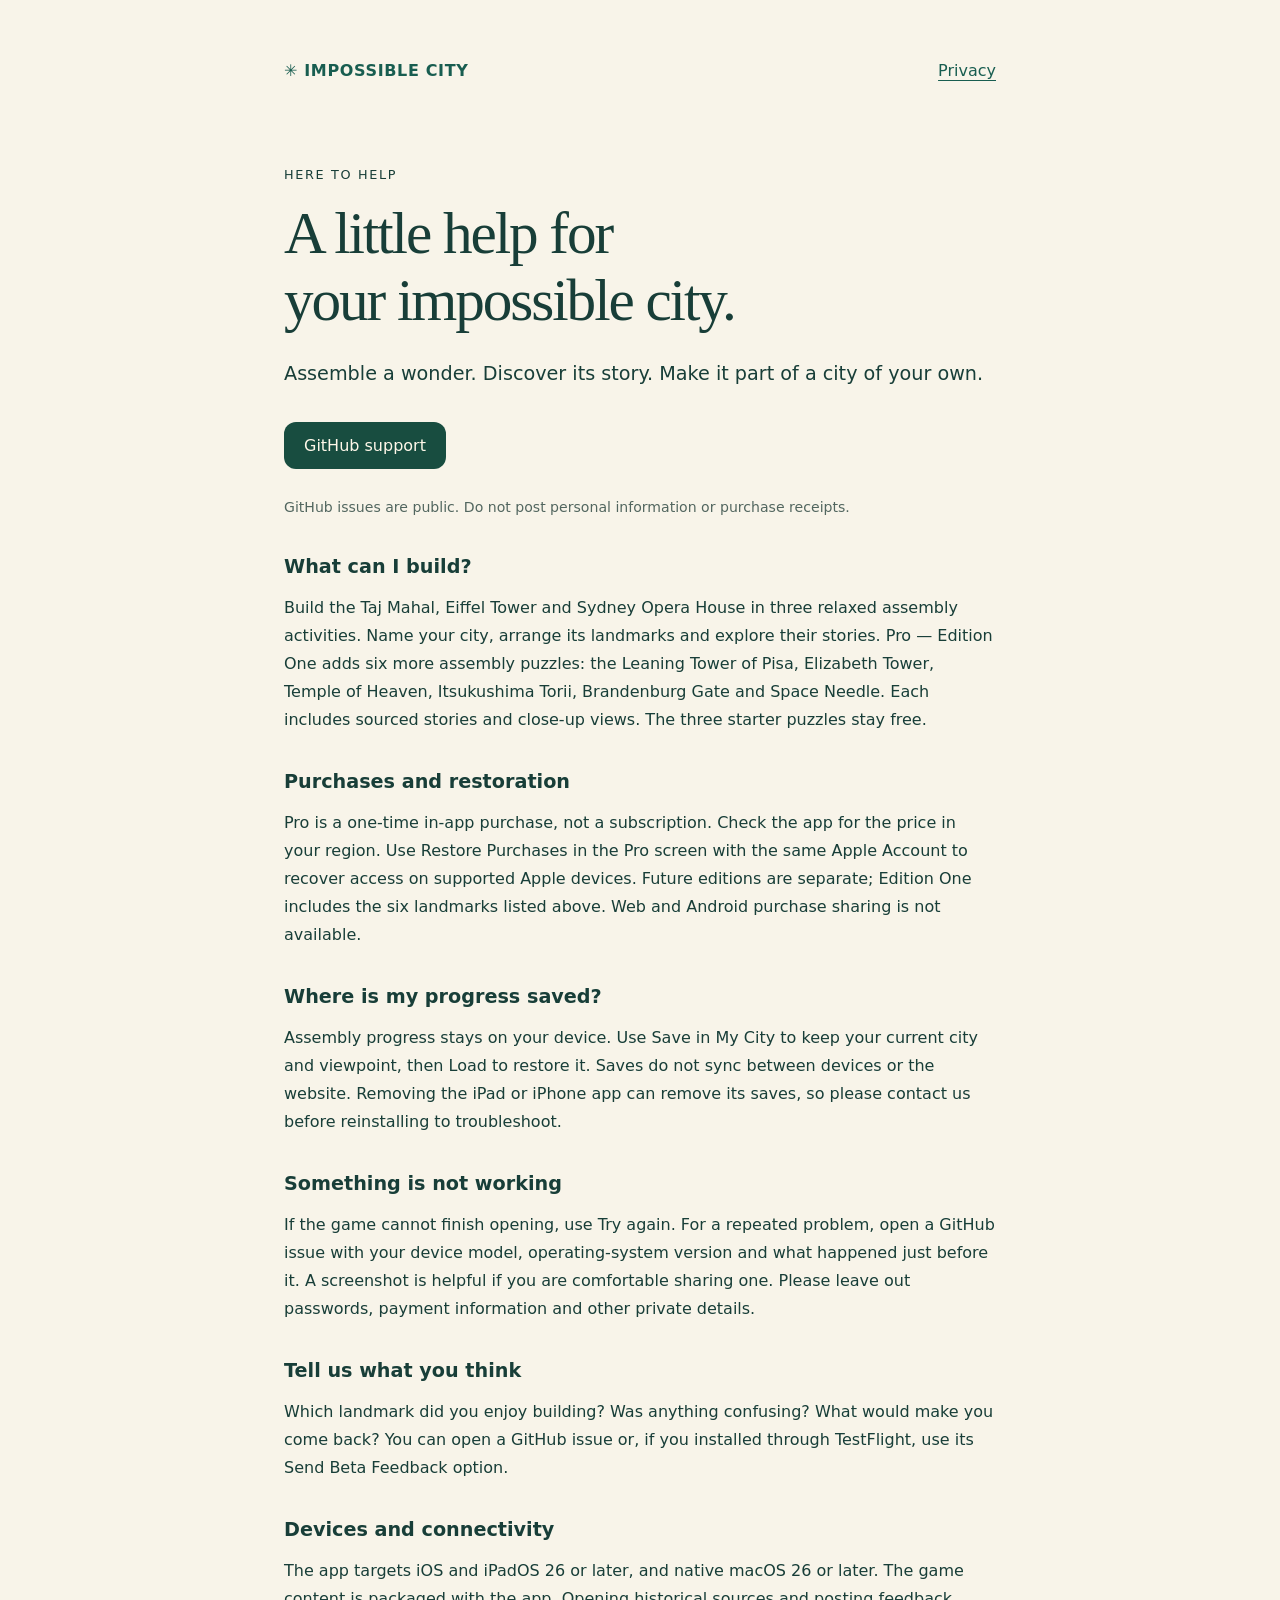
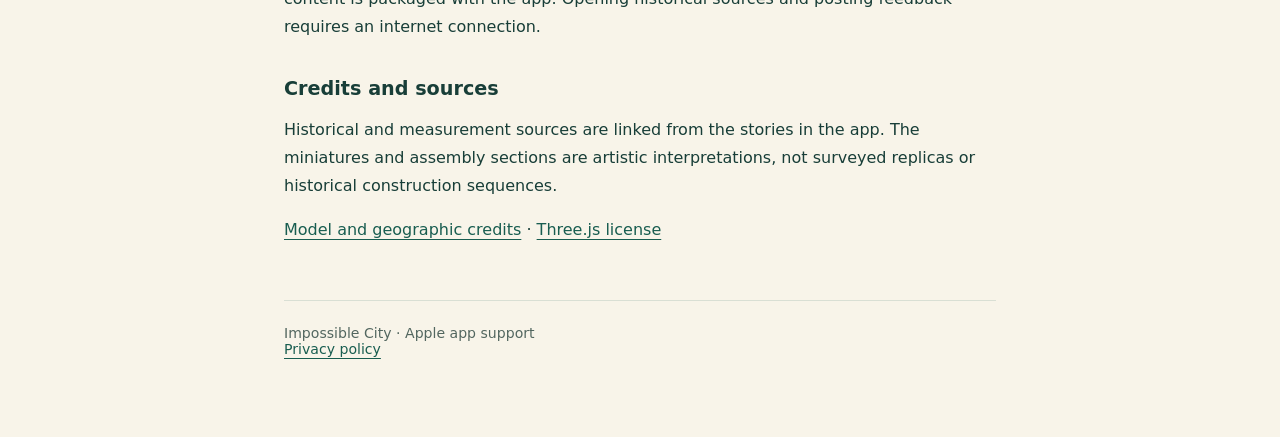
==== support/index.html @ a29caa6d "Create Impossible City product and support page" ====
<!doctype html>
<html lang="en"><head><meta charset="utf-8"><meta name="viewport" content="width=device-width,initial-scale=1"><title>Impossible City — Support</title><link rel="stylesheet" href="styles.css"></head>
<body><main><nav aria-label="Main"><a class="brand" href="index.html">✳ IMPOSSIBLE CITY</a><a href="privacy.html">Privacy</a></nav>
<p class="eyebrow">Here to help</p><h1>A little help for<br>your impossible city.</h1>
<p class="intro">Assemble a wonder. Discover its story. Make it part of a city of your own.</p>
<a class="contact" href="https://github.com/pstarwars2026/impossible-city/issues/new/choose">GitHub support</a>
<p class="note">GitHub issues are public. Do not post personal information or purchase receipts.</p>
<h2>What can I build?</h2>
<p>Build the Taj Mahal, Eiffel Tower and Sydney Opera House in three relaxed assembly activities. Name your city, arrange its landmarks and explore their stories. Pro — Edition One adds six more assembly puzzles: the Leaning Tower of Pisa, Elizabeth Tower, Temple of Heaven, Itsukushima Torii, Brandenburg Gate and Space Needle. Each includes sourced stories and close-up views. The three starter puzzles stay free.</p>
<h2>Purchases and restoration</h2><p>Pro is a one-time in-app purchase, not a subscription. Check the app for the price in your region. Use Restore Purchases in the Pro screen with the same Apple Account to recover access on supported Apple devices. Future editions are separate; Edition One includes the six landmarks listed above. Web and Android purchase sharing is not available.</p><h2>Where is my progress saved?</h2>
<p>Assembly progress stays on your device. Use Save in My City to keep your current city and viewpoint, then Load to restore it. Saves do not sync between devices or the website. Removing the iPad or iPhone app can remove its saves, so please contact us before reinstalling to troubleshoot.</p>
<h2>Something is not working</h2>
<p>If the game cannot finish opening, use Try again. For a repeated problem, open a GitHub issue with your device model, operating-system version and what happened just before it. A screenshot is helpful if you are comfortable sharing one. Please leave out passwords, payment information and other private details.</p>
<h2>Tell us what you think</h2>
<p>Which landmark did you enjoy building? Was anything confusing? What would make you come back? You can open a GitHub issue or, if you installed through TestFlight, use its Send Beta Feedback option.</p>
<h2>Devices and connectivity</h2>
<p>The app targets iOS and iPadOS 26 or later, and native macOS 26 or later. The game content is packaged with the app. Opening historical sources and posting feedback requires an internet connection.</p>
<h2>Credits and sources</h2><p>Historical and measurement sources are linked from the stories in the app. The miniatures and assembly sections are artistic interpretations, not surveyed replicas or historical construction sequences.</p><p><a href="credits.html">Model and geographic credits</a> · <a href="licenses/three-MIT.txt">Three.js license</a></p><footer>Impossible City · Apple app support<br><a href="privacy.html">Privacy policy</a></footer></main></body></html>
---- support/styles.css ----
:root { color-scheme: light; font-family: ui-sans-serif, system-ui, sans-serif; color:#183e38; background:#f8f4e9; }
* { box-sizing:border-box; }
body { margin:0; }
main { max-width:760px; margin:auto; padding:48px 24px 80px; }
nav { display:flex; gap:20px; flex-wrap:wrap; margin-bottom:72px; }
nav a { min-height:44px; display:inline-flex; align-items:center; }
a { color:#185d50; text-underline-offset:4px; overflow-wrap:anywhere; }
a:focus-visible { outline:3px solid #b2652b; outline-offset:5px; }
.brand { font-weight:750; letter-spacing:.04em; text-decoration:none; margin-right:auto; }
.eyebrow { font-size:.8rem; letter-spacing:.13em; text-transform:uppercase; }
h1 { font:500 clamp(2.3rem,7vw,3.7rem)/1.12 Georgia,serif; letter-spacing:-.035em; margin:14px 0 24px; }
h2 { font-size:1.2rem; margin-top:36px; }
p,li { line-height:1.75; }
.intro { font-size:1.2rem; }
.contact { display:inline-block; padding:14px 20px; border-radius:12px; background:#184d40; color:#fff8e9; text-decoration:none; margin:12px 0; }
.note,footer { font-size:.88rem; color:#52665f; }
footer { margin-top:56px; border-top:1px solid #d9dfd4; padding-top:24px; }
@media(max-width:480px) { nav { margin-bottom:42px; } main { padding-top:24px; } }
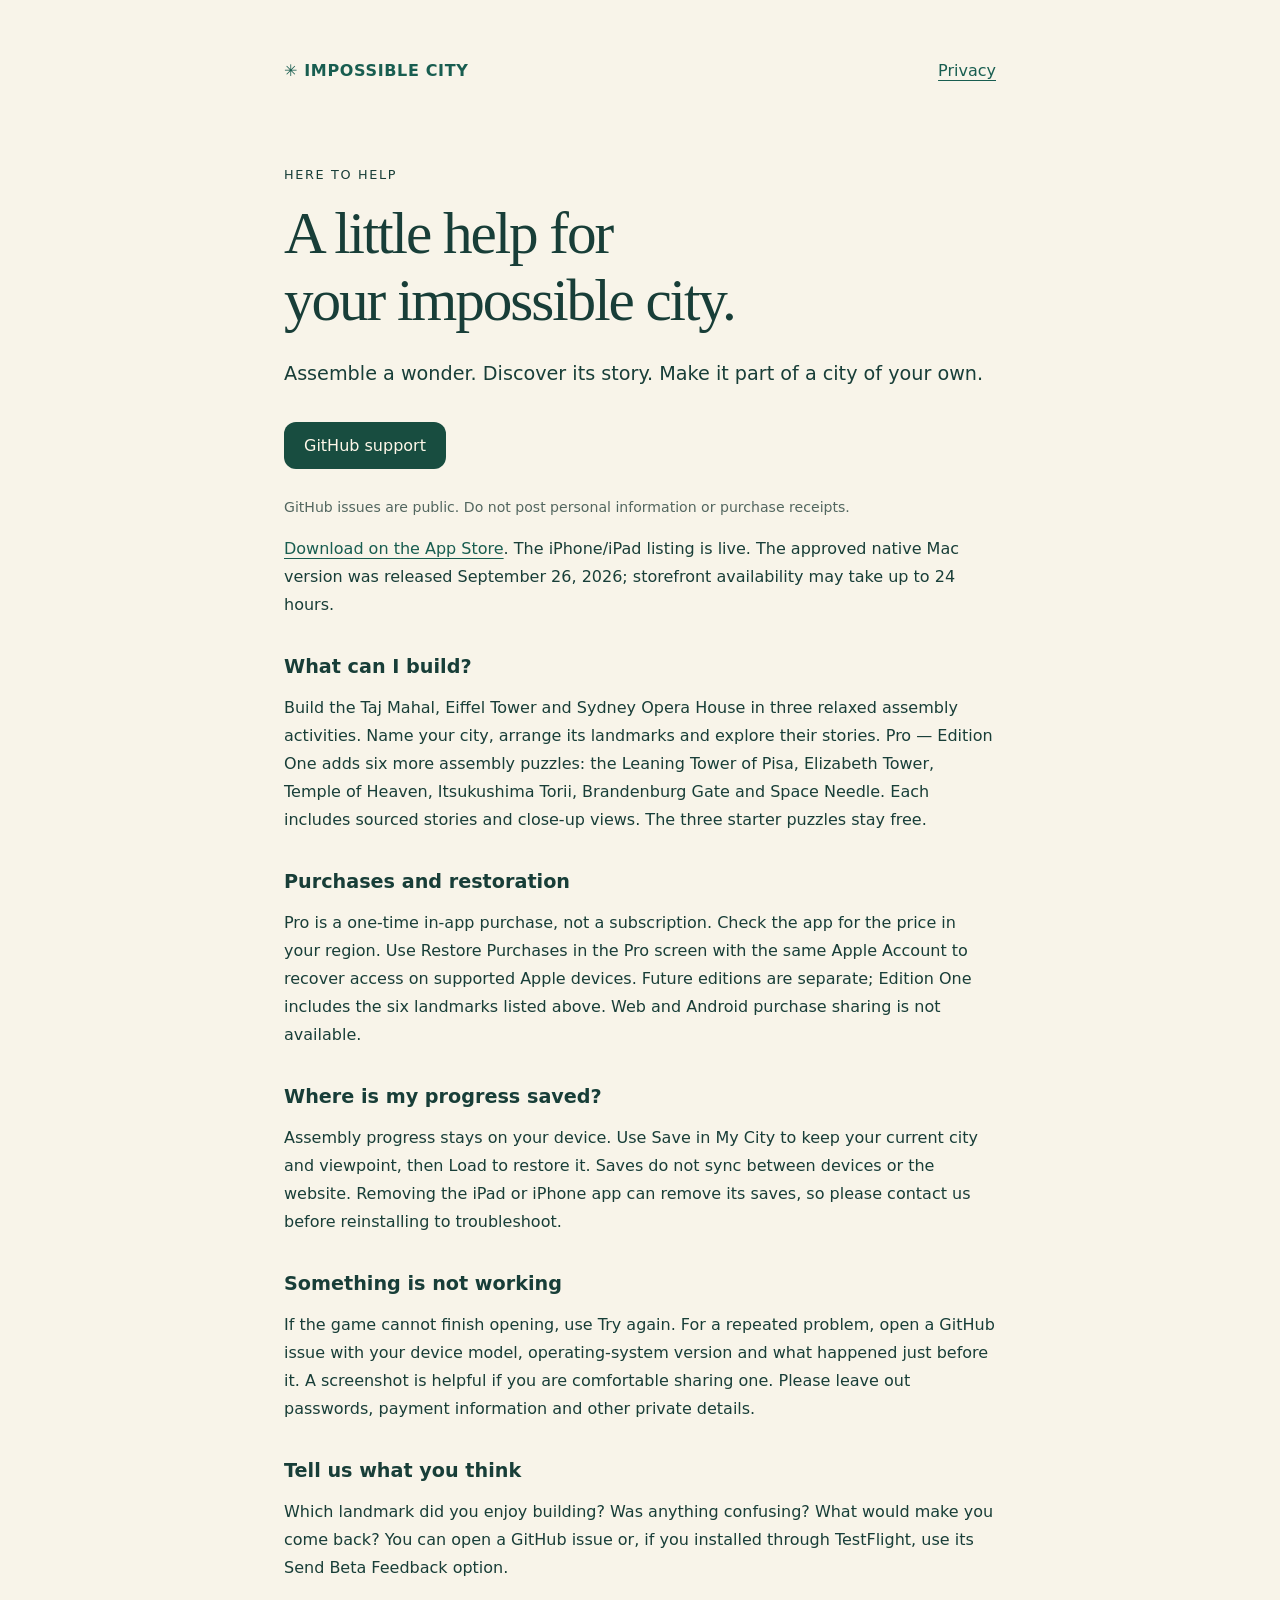
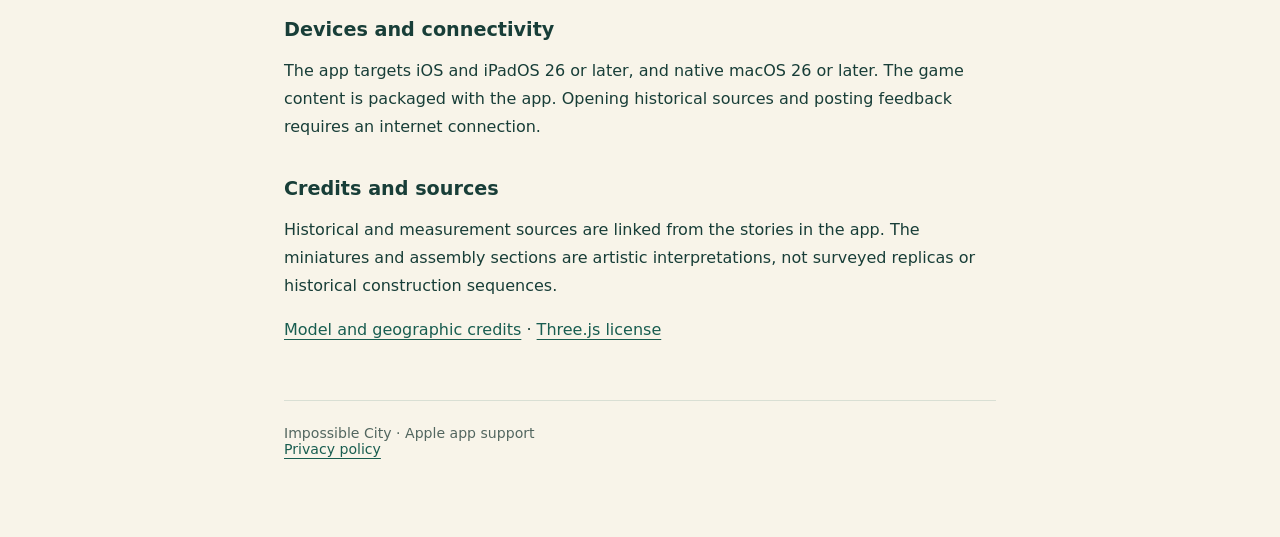
==== commit 89582e13: "Publish approved release status and App Store download link" ====
--- a/support/index.html
+++ b/support/index.html
@@ -5,6 +5,7 @@
 <p class="intro">Assemble a wonder. Discover its story. Make it part of a city of your own.</p>
 <a class="contact" href="https://github.com/pstarwars2026/impossible-city/issues/new/choose">GitHub support</a>
 <p class="note">GitHub issues are public. Do not post personal information or purchase receipts.</p>
+<p><a href="https://apps.apple.com/us/app/impossible-city-build-wonders/id6814018824">Download on the App Store</a>. The iPhone/iPad listing is live. The approved native Mac version was released September 26, 2026; storefront availability may take up to 24 hours.</p>
 <h2>What can I build?</h2>
 <p>Build the Taj Mahal, Eiffel Tower and Sydney Opera House in three relaxed assembly activities. Name your city, arrange its landmarks and explore their stories. Pro — Edition One adds six more assembly puzzles: the Leaning Tower of Pisa, Elizabeth Tower, Temple of Heaven, Itsukushima Torii, Brandenburg Gate and Space Needle. Each includes sourced stories and close-up views. The three starter puzzles stay free.</p>
 <h2>Purchases and restoration</h2><p>Pro is a one-time in-app purchase, not a subscription. Check the app for the price in your region. Use Restore Purchases in the Pro screen with the same Apple Account to recover access on supported Apple devices. Future editions are separate; Edition One includes the six landmarks listed above. Web and Android purchase sharing is not available.</p><h2>Where is my progress saved?</h2>
